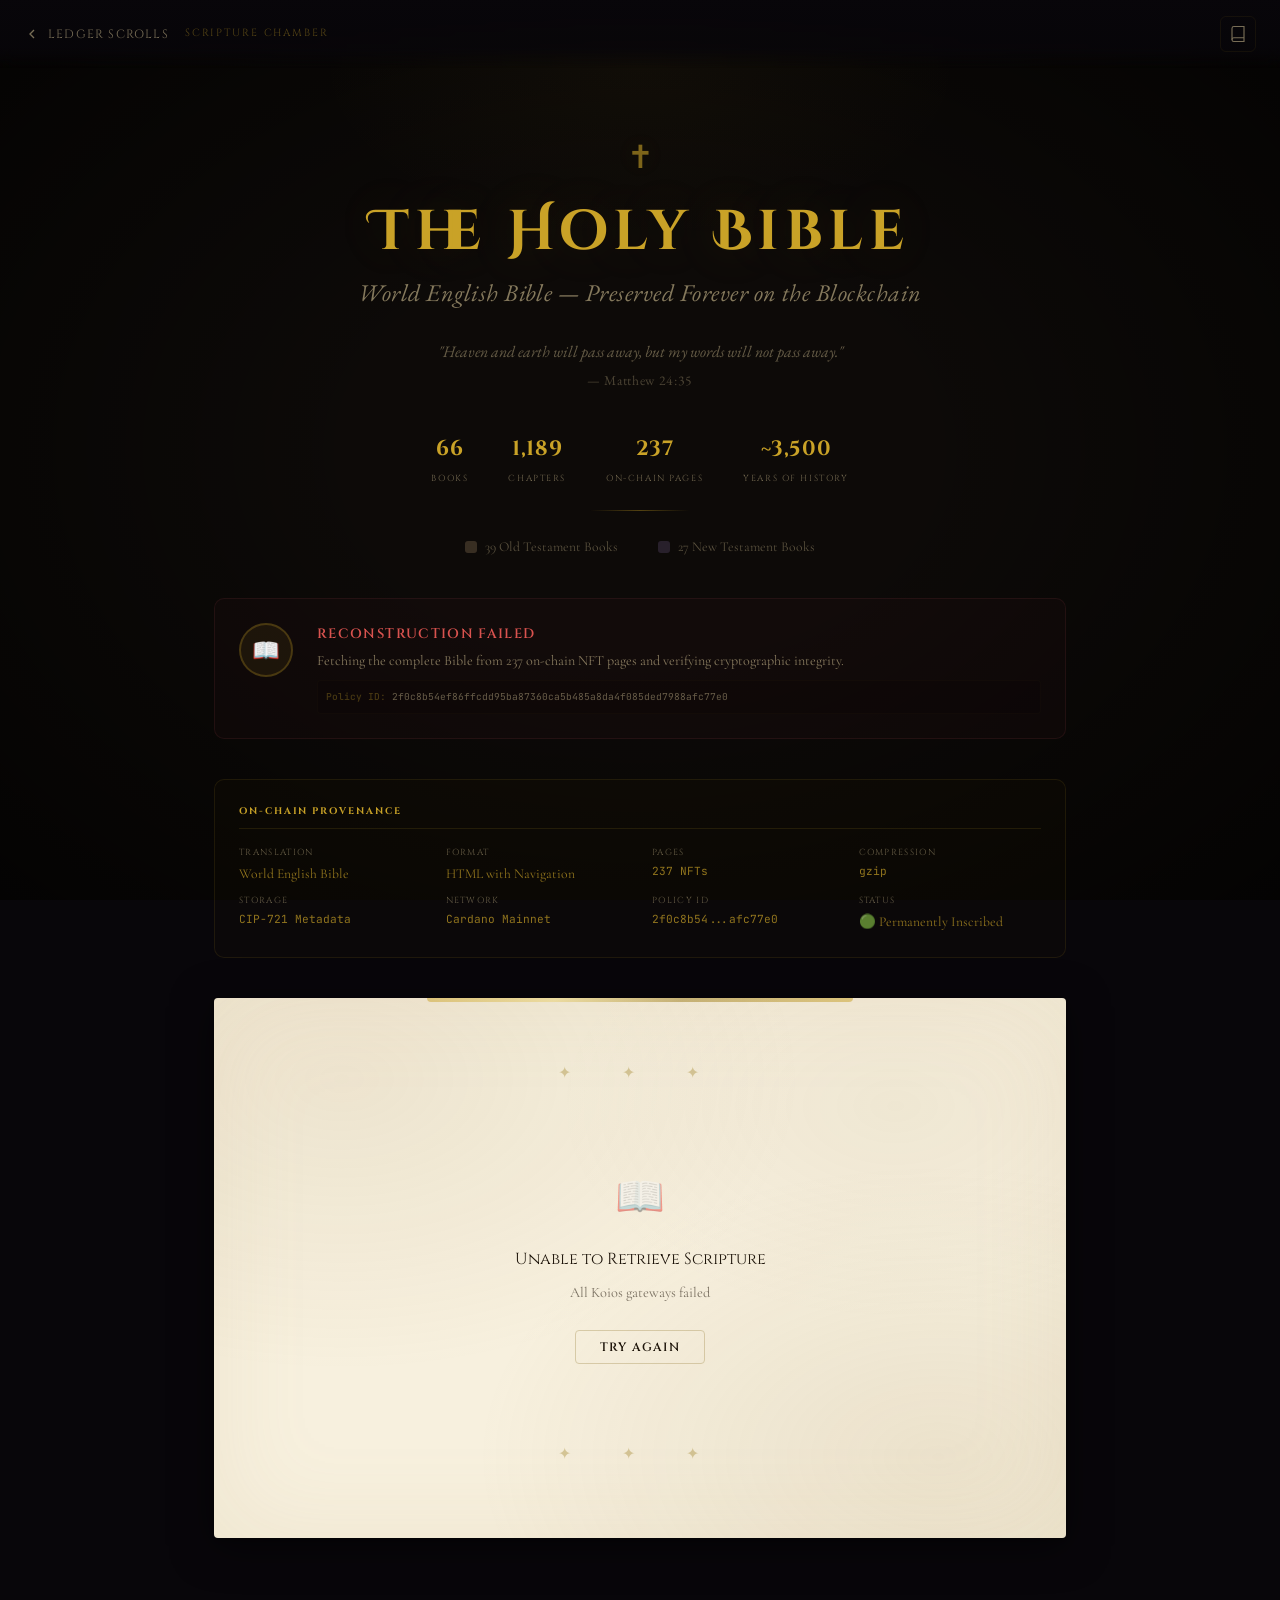
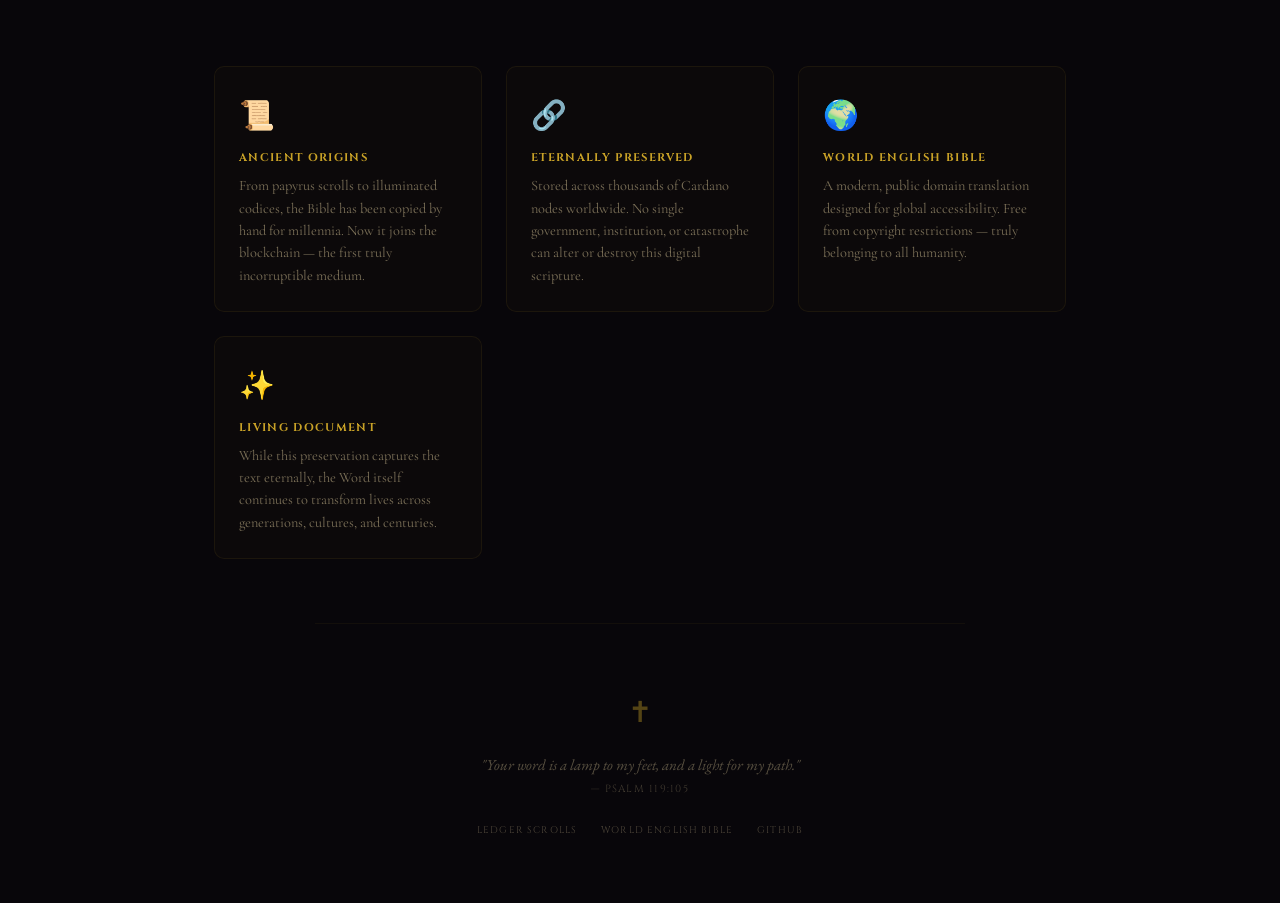
==== bible.html @ 3adf6dee "Remove BEACN Koios endpoint dependency" ====
<!DOCTYPE html>
<html lang="en">
<head>
    <meta charset="UTF-8">
    <meta name="viewport" content="width=device-width, initial-scale=1.0">
    <meta name="theme-color" content="#0a0804">
    <meta name="apple-mobile-web-app-capable" content="yes">
    <title>The Holy Bible — Ledger Scrolls</title>
    <meta name="description" content="The complete World English Bible, preserved forever on the Cardano blockchain. 66 books, 1,189 chapters — an eternal digital manuscript.">
    <link rel="preconnect" href="https://fonts.googleapis.com">
    <link rel="preconnect" href="https://fonts.gstatic.com" crossorigin>
    <link href="https://fonts.googleapis.com/css2?family=Cinzel:wght@400;500;600;700;800;900&family=Cinzel+Decorative:wght@400;700;900&family=Cormorant+Garamond:ital,wght@0,300;0,400;0,500;0,600;0,700;1,300;1,400;1,500&family=EB+Garamond:ital,wght@0,400;0,500;0,600;0,700;1,400;1,500&family=JetBrains+Mono:wght@400;500&display=swap" rel="stylesheet">
    <link rel="icon" href="data:image/svg+xml,<svg xmlns='http://www.w3.org/2000/svg' viewBox='0 0 100 100'><text y='.9em' font-size='90'>📖</text></svg>">
    <style>
        /* ================================================================
           THE HOLY BIBLE VIEWER — Ledger Scrolls
           
           "In the beginning was the Word..."
           
           Design Philosophy:
           These words have endured for millennia — passed through scrolls, 
           codices, illuminated manuscripts, printed books, and now... 
           the eternal blockchain. This viewer honors that journey.
           
           Visual Language:
           - Scriptorum atmosphere (medieval manuscript chamber)
           - Illuminated manuscript aesthetics
           - Gold leaf, deep burgundy, aged vellum
           - Reverent, unhurried, contemplative
           ================================================================ */

        :root {
            /* The Scriptorum (Writing Chamber) */
            --chamber-bg: #08060a;
            --chamber-warm: #0d0a08;
            --chamber-vignette: radial-gradient(ellipse at center, transparent 30%, rgba(0,0,0,0.7) 100%);
            
            /* Sacred Parchment / Vellum */
            --vellum-bg: #f7f0de;
            --vellum-aged: #ece3c8;
            --vellum-dark: #d8cba8;
            --vellum-shadow: rgba(45, 30, 15, 0.25);
            --vellum-text: #2a1f12;
            --vellum-heading: #1a1108;
            
            /* Illumination Gold */
            --gold-bright: #c9a227;
            --gold-deep: #9a7b1a;
            --gold-pale: #e8d5a3;
            --gold-glow: rgba(201, 162, 39, 0.2);
            --gold-shimmer: linear-gradient(135deg, #c9a227 0%, #e8d070 30%, #9a7b1a 60%, #c9a227 100%);
            
            /* Sacred Colors */
            --burgundy: #722F37;
            --burgundy-deep: #4a1f24;
            --burgundy-light: rgba(114, 47, 55, 0.15);
            --royal-blue: #1e3a5f;
            --forest-green: #2d4a3e;
            
            /* Testament Indicators */
            --old-testament: #8b7355;
            --new-testament: #5c4a6e;
            
            /* Typography */
            --font-display: 'Cinzel Decorative', 'Cinzel', serif;
            --font-heading: 'Cinzel', serif;
            --font-scripture: 'EB Garamond', 'Cormorant Garamond', 'Georgia', serif;
            --font-body: 'Cormorant Garamond', 'Georgia', serif;
            --font-mono: 'JetBrains Mono', monospace;
            
            /* Spacing */
            --space-xs: 4px;
            --space-sm: 8px;
            --space-md: 16px;
            --space-lg: 24px;
            --space-xl: 40px;
            --space-2xl: 64px;
            
            /* Reading */
            --scripture-line-height: 1.95;
            --scripture-font-size: clamp(1.05rem, 2.5vw, 1.25rem);
        }

        *, *::before, *::after { box-sizing: border-box; margin: 0; padding: 0; }

        html {
            scroll-behavior: smooth;
            -webkit-text-size-adjust: 100%;
        }

        body {
            background: var(--chamber-bg);
            color: var(--vellum-text);
            font-family: var(--font-scripture);
            font-size: 18px;
            line-height: 1.7;
            min-height: 100vh;
            overflow-x: hidden;
        }

        /* ==========================================================
           SCRIPTORUM ATMOSPHERE — The writing chamber
           ========================================================== */
        
        .scriptorum {
            position: fixed;
            inset: 0;
            z-index: 0;
            pointer-events: none;
            background: var(--chamber-warm);
        }

        .scriptorum-vignette {
            position: absolute;
            inset: 0;
            background: var(--chamber-vignette);
        }

        .scriptorum-light {
            position: absolute;
            top: -15%;
            left: 50%;
            transform: translateX(-50%);
            width: 60vw;
            height: 45vh;
            background: radial-gradient(ellipse, rgba(201, 162, 39, 0.04) 0%, transparent 60%);
            animation: candlelight 6s ease-in-out infinite;
        }

        @keyframes candlelight {
            0%, 100% { opacity: 0.6; transform: translateX(-50%) scale(1); }
            33% { opacity: 0.8; transform: translateX(-50%) scale(1.02); }
            66% { opacity: 0.7; transform: translateX(-50%) scale(0.98); }
        }

        .dust-motes {
            position: absolute;
            inset: 0;
            overflow: hidden;
        }

        .dust-mote {
            position: absolute;
            width: 2px;
            height: 2px;
            background: rgba(201, 162, 39, 0.25);
            border-radius: 50%;
            animation: mote-float linear infinite;
        }

        @keyframes mote-float {
            0% { transform: translateY(100vh) translateX(0) rotate(0deg); opacity: 0; }
            10% { opacity: 0.8; }
            90% { opacity: 0.8; }
            100% { transform: translateY(-10vh) translateX(40px) rotate(180deg); opacity: 0; }
        }

        /* ==========================================================
           HEADER — Simple, reverent
           ========================================================== */

        .site-header {
            position: fixed;
            top: 0;
            left: 0;
            right: 0;
            z-index: 100;
            padding: var(--space-md) var(--space-lg);
            display: flex;
            align-items: center;
            justify-content: space-between;
            background: linear-gradient(to bottom, rgba(8, 6, 10, 0.98) 0%, rgba(8, 6, 10, 0.85) 70%, transparent 100%);
            backdrop-filter: blur(10px);
        }

        .header-left {
            display: flex;
            align-items: center;
            gap: var(--space-md);
        }

        .header-back {
            display: inline-flex;
            align-items: center;
            gap: var(--space-sm);
            color: var(--gold-pale);
            text-decoration: none;
            font-family: var(--font-heading);
            font-size: 0.75rem;
            letter-spacing: 0.1em;
            text-transform: uppercase;
            opacity: 0.5;
            transition: opacity 0.3s;
        }

        .header-back:hover { opacity: 0.9; }

        .header-back svg {
            width: 16px;
            height: 16px;
            stroke: currentColor;
            fill: none;
            stroke-width: 2;
        }

        .header-title {
            font-family: var(--font-heading);
            font-size: 0.65rem;
            letter-spacing: 0.18em;
            text-transform: uppercase;
            color: var(--gold-bright);
            opacity: 0.4;
        }

        .header-right {
            display: flex;
            align-items: center;
            gap: var(--space-md);
        }

        .nav-btn {
            display: inline-flex;
            align-items: center;
            justify-content: center;
            width: 36px;
            height: 36px;
            border-radius: 6px;
            background: transparent;
            border: 1px solid rgba(201, 162, 39, 0.15);
            color: var(--gold-pale);
            cursor: pointer;
            transition: all 0.3s;
            opacity: 0.5;
        }

        .nav-btn:hover { 
            opacity: 1; 
            background: rgba(201, 162, 39, 0.08);
            border-color: rgba(201, 162, 39, 0.3);
        }

        .nav-btn svg {
            width: 18px;
            height: 18px;
            stroke: currentColor;
            fill: none;
            stroke-width: 1.5;
        }

        /* ==========================================================
           HERO — The Grand Opening
           ========================================================== */

        .hero {
            position: relative;
            z-index: 1;
            padding: 130px var(--space-lg) var(--space-xl);
            text-align: center;
            max-width: 900px;
            margin: 0 auto;
        }

        .hero-cross {
            font-size: 2rem;
            margin-bottom: var(--space-md);
            opacity: 0.6;
            color: var(--gold-bright);
            text-shadow: 0 0 30px var(--gold-glow);
        }

        .hero-title {
            font-family: var(--font-display);
            font-size: clamp(2rem, 6vw, 3.5rem);
            font-weight: 700;
            color: var(--gold-bright);
            letter-spacing: 0.1em;
            line-height: 1.15;
            margin-bottom: var(--space-sm);
            text-shadow: 0 0 50px rgba(201, 162, 39, 0.15);
        }

        .hero-subtitle {
            font-family: var(--font-scripture);
            font-size: clamp(1.1rem, 3vw, 1.5rem);
            font-weight: 400;
            font-style: italic;
            color: var(--gold-pale);
            opacity: 0.55;
            max-width: 650px;
            margin: 0 auto var(--space-lg);
            letter-spacing: 0.02em;
        }

        .hero-verse {
            font-family: var(--font-scripture);
            font-size: 1rem;
            font-style: italic;
            color: var(--gold-pale);
            opacity: 0.4;
            max-width: 500px;
            margin: 0 auto var(--space-xl);
            line-height: 1.7;
        }

        .hero-verse cite {
            display: block;
            margin-top: var(--space-xs);
            font-style: normal;
            font-size: 0.85rem;
            opacity: 0.7;
            letter-spacing: 0.05em;
        }

        .hero-stats {
            display: flex;
            flex-wrap: wrap;
            justify-content: center;
            gap: var(--space-xl);
            margin-bottom: var(--space-lg);
        }

        .hero-stat {
            text-align: center;
        }

        .hero-stat-value {
            font-family: var(--font-heading);
            font-size: 1.3rem;
            font-weight: 700;
            color: var(--gold-bright);
            letter-spacing: 0.03em;
        }

        .hero-stat-label {
            font-family: var(--font-heading);
            font-size: 0.55rem;
            letter-spacing: 0.18em;
            text-transform: uppercase;
            color: var(--gold-pale);
            opacity: 0.45;
            margin-top: 4px;
        }

        .hero-divider {
            width: 100px;
            height: 1px;
            background: linear-gradient(90deg, transparent, var(--gold-deep), transparent);
            margin: var(--space-lg) auto;
            opacity: 0.5;
        }

        .hero-testament-note {
            font-family: var(--font-body);
            font-size: 0.85rem;
            color: var(--gold-pale);
            opacity: 0.35;
            display: flex;
            justify-content: center;
            gap: var(--space-xl);
            flex-wrap: wrap;
        }

        .testament-indicator {
            display: flex;
            align-items: center;
            gap: var(--space-sm);
        }

        .testament-indicator::before {
            content: '';
            width: 12px;
            height: 12px;
            border-radius: 3px;
        }

        .testament-indicator.old::before {
            background: var(--old-testament);
        }

        .testament-indicator.new::before {
            background: var(--new-testament);
        }

        /* ==========================================================
           VERIFICATION & PROVENANCE
           ========================================================== */

        .verification-section {
            position: relative;
            z-index: 1;
            max-width: 900px;
            margin: 0 auto var(--space-xl);
            padding: 0 var(--space-lg);
        }

        .verify-card {
            background: rgba(45, 106, 46, 0.05);
            border: 1px solid rgba(45, 106, 46, 0.2);
            border-radius: 10px;
            padding: var(--space-lg);
            display: flex;
            align-items: flex-start;
            gap: var(--space-lg);
        }

        .verify-card.pending {
            background: rgba(201, 162, 39, 0.03);
            border-color: rgba(201, 162, 39, 0.12);
        }

        .verify-card.failed {
            background: rgba(114, 47, 55, 0.05);
            border-color: rgba(114, 47, 55, 0.2);
        }

        .verify-seal {
            flex-shrink: 0;
            width: 54px;
            height: 54px;
            border-radius: 50%;
            display: flex;
            align-items: center;
            justify-content: center;
            font-size: 1.4rem;
        }

        .verify-seal.verified {
            background: rgba(45, 106, 46, 0.12);
            border: 2px solid #2d6a2e;
            box-shadow: 0 0 25px rgba(45, 106, 46, 0.25);
        }

        .verify-seal.pending {
            background: rgba(201, 162, 39, 0.08);
            border: 2px solid rgba(201, 162, 39, 0.25);
            animation: pulse-seal 2s ease-in-out infinite;
        }

        @keyframes pulse-seal {
            0%, 100% { box-shadow: 0 0 10px rgba(201, 162, 39, 0.1); }
            50% { box-shadow: 0 0 25px rgba(201, 162, 39, 0.2); }
        }

        .verify-info {
            flex: 1;
            min-width: 0;
        }

        .verify-title {
            font-family: var(--font-heading);
            font-size: 0.85rem;
            font-weight: 600;
            letter-spacing: 0.1em;
            text-transform: uppercase;
            margin-bottom: var(--space-xs);
        }

        .verify-title.verified { color: #5cb85c; }
        .verify-title.pending { color: var(--gold-bright); }
        .verify-title.failed { color: #d9534f; }

        .verify-detail {
            font-family: var(--font-body);
            font-size: 0.88rem;
            color: var(--gold-pale);
            opacity: 0.55;
            margin-bottom: var(--space-sm);
            line-height: 1.5;
        }

        .verify-hash {
            font-family: var(--font-mono);
            font-size: 0.6rem;
            color: var(--gold-pale);
            opacity: 0.4;
            word-break: break-all;
            line-height: 1.7;
            padding: var(--space-sm);
            background: rgba(0, 0, 0, 0.25);
            border-radius: 4px;
            border: 1px solid rgba(201, 162, 39, 0.06);
        }

        .verify-hash strong {
            color: var(--gold-bright);
            opacity: 0.75;
            font-weight: 500;
        }

        /* Provenance Grid */
        .provenance-section {
            position: relative;
            z-index: 1;
            max-width: 900px;
            margin: 0 auto var(--space-xl);
            padding: 0 var(--space-lg);
        }

        .provenance-card {
            background: rgba(201, 162, 39, 0.02);
            border: 1px solid rgba(201, 162, 39, 0.1);
            border-radius: 10px;
            padding: var(--space-lg);
        }

        .provenance-title {
            font-family: var(--font-heading);
            font-size: 0.6rem;
            font-weight: 700;
            letter-spacing: 0.2em;
            text-transform: uppercase;
            color: var(--gold-bright);
            margin-bottom: var(--space-md);
            padding-bottom: var(--space-sm);
            border-bottom: 1px solid rgba(201, 162, 39, 0.12);
        }

        .provenance-grid {
            display: grid;
            grid-template-columns: repeat(auto-fit, minmax(180px, 1fr));
            gap: var(--space-sm) var(--space-lg);
        }

        .provenance-item {
            display: flex;
            flex-direction: column;
            gap: 2px;
        }

        .provenance-label {
            font-family: var(--font-heading);
            font-size: 0.55rem;
            letter-spacing: 0.15em;
            text-transform: uppercase;
            color: var(--gold-pale);
            opacity: 0.4;
        }

        .provenance-value {
            font-family: var(--font-mono);
            font-size: 0.7rem;
            color: var(--gold-bright);
            opacity: 0.7;
            word-break: break-all;
        }

        .provenance-value.text {
            font-family: var(--font-body);
            font-size: 0.85rem;
        }

        /* ==========================================================
           NAVIGATION PANEL (Table of Contents)
           ========================================================== */

        .nav-overlay {
            position: fixed;
            inset: 0;
            background: rgba(0, 0, 0, 0.7);
            backdrop-filter: blur(4px);
            z-index: 200;
            opacity: 0;
            visibility: hidden;
            transition: opacity 0.3s, visibility 0.3s;
        }

        .nav-overlay.open {
            opacity: 1;
            visibility: visible;
        }

        .nav-panel {
            position: fixed;
            top: 0;
            right: 0;
            bottom: 0;
            width: min(420px, 90vw);
            background: var(--chamber-warm);
            border-left: 1px solid rgba(201, 162, 39, 0.15);
            z-index: 201;
            transform: translateX(100%);
            transition: transform 0.35s ease;
            display: flex;
            flex-direction: column;
            overflow: hidden;
        }

        .nav-panel.open {
            transform: translateX(0);
        }

        .nav-panel-header {
            padding: var(--space-lg);
            border-bottom: 1px solid rgba(201, 162, 39, 0.1);
            display: flex;
            align-items: center;
            justify-content: space-between;
            flex-shrink: 0;
        }

        .nav-panel-title {
            font-family: var(--font-heading);
            font-size: 0.7rem;
            letter-spacing: 0.18em;
            text-transform: uppercase;
            color: var(--gold-bright);
        }

        .nav-panel-close {
            width: 32px;
            height: 32px;
            display: flex;
            align-items: center;
            justify-content: center;
            background: transparent;
            border: 1px solid rgba(201, 162, 39, 0.15);
            border-radius: 6px;
            color: var(--gold-pale);
            cursor: pointer;
            opacity: 0.5;
            transition: all 0.2s;
        }

        .nav-panel-close:hover {
            opacity: 1;
            background: rgba(201, 162, 39, 0.1);
        }

        .nav-search {
            padding: var(--space-md) var(--space-lg);
            border-bottom: 1px solid rgba(201, 162, 39, 0.08);
            flex-shrink: 0;
        }

        .nav-search-input {
            width: 100%;
            padding: var(--space-sm) var(--space-md);
            font-family: var(--font-body);
            font-size: 0.9rem;
            color: var(--gold-pale);
            background: rgba(0, 0, 0, 0.3);
            border: 1px solid rgba(201, 162, 39, 0.15);
            border-radius: 6px;
            outline: none;
            transition: border-color 0.2s;
        }

        .nav-search-input::placeholder {
            color: var(--gold-pale);
            opacity: 0.3;
        }

        .nav-search-input:focus {
            border-color: rgba(201, 162, 39, 0.4);
        }

        .nav-testament-tabs {
            display: flex;
            border-bottom: 1px solid rgba(201, 162, 39, 0.08);
            flex-shrink: 0;
        }

        .testament-tab {
            flex: 1;
            padding: var(--space-sm) var(--space-md);
            font-family: var(--font-heading);
            font-size: 0.65rem;
            letter-spacing: 0.12em;
            text-transform: uppercase;
            color: var(--gold-pale);
            background: transparent;
            border: none;
            cursor: pointer;
            opacity: 0.4;
            transition: all 0.2s;
            border-bottom: 2px solid transparent;
        }

        .testament-tab:hover {
            opacity: 0.7;
        }

        .testament-tab.active {
            opacity: 1;
            border-bottom-color: var(--gold-bright);
        }

        .testament-tab.old.active {
            border-bottom-color: var(--old-testament);
        }

        .testament-tab.new.active {
            border-bottom-color: var(--new-testament);
        }

        .nav-books-list {
            flex: 1;
            overflow-y: auto;
            padding: var(--space-md);
        }

        .nav-book-item {
            margin-bottom: var(--space-xs);
        }

        .nav-book-btn {
            width: 100%;
            padding: var(--space-sm) var(--space-md);
            font-family: var(--font-body);
            font-size: 0.95rem;
            color: var(--gold-pale);
            background: transparent;
            border: none;
            border-radius: 6px;
            text-align: left;
            cursor: pointer;
            opacity: 0.6;
            transition: all 0.2s;
            display: flex;
            align-items: center;
            justify-content: space-between;
        }

        .nav-book-btn:hover {
            opacity: 1;
            background: rgba(201, 162, 39, 0.06);
        }

        .nav-book-btn.expanded {
            opacity: 1;
            background: rgba(201, 162, 39, 0.08);
        }

        .nav-book-chapters {
            display: none;
            padding: var(--space-sm) 0 var(--space-sm) var(--space-lg);
        }

        .nav-book-chapters.open {
            display: grid;
            grid-template-columns: repeat(auto-fill, minmax(36px, 1fr));
            gap: var(--space-xs);
        }

        .nav-chapter-btn {
            padding: var(--space-xs);
            font-family: var(--font-mono);
            font-size: 0.7rem;
            color: var(--gold-pale);
            background: rgba(0, 0, 0, 0.2);
            border: 1px solid rgba(201, 162, 39, 0.1);
            border-radius: 4px;
            cursor: pointer;
            opacity: 0.5;
            transition: all 0.15s;
            text-align: center;
        }

        .nav-chapter-btn:hover {
            opacity: 1;
            background: rgba(201, 162, 39, 0.1);
            border-color: rgba(201, 162, 39, 0.3);
        }

        .nav-book-badge {
            font-family: var(--font-mono);
            font-size: 0.6rem;
            color: var(--gold-pale);
            opacity: 0.4;
        }

        /* ==========================================================
           THE MANUSCRIPT — Main content area
           ========================================================== */

        .manuscript-container {
            position: relative;
            z-index: 1;
            max-width: 900px;
            margin: 0 auto;
            padding: 0 var(--space-lg) var(--space-2xl);
        }

        .manuscript {
            position: relative;
            background: var(--vellum-bg);
            border-radius: 4px;
            padding: var(--space-2xl) clamp(var(--space-lg), 6vw, var(--space-2xl));
            box-shadow:
                0 8px 40px rgba(0, 0, 0, 0.5),
                0 2px 6px rgba(0, 0, 0, 0.25),
                inset 0 0 100px rgba(180, 155, 100, 0.12);
            min-height: 60vh;
        }

        /* Aged vellum texture */
        .manuscript::before {
            content: '';
            position: absolute;
            inset: 0;
            border-radius: 4px;
            background: 
                radial-gradient(ellipse at 15% 15%, rgba(170, 145, 100, 0.12) 0%, transparent 45%),
                radial-gradient(ellipse at 85% 85%, rgba(170, 145, 100, 0.15) 0%, transparent 45%),
                radial-gradient(ellipse at 80% 20%, rgba(150, 125, 80, 0.08) 0%, transparent 35%);
            pointer-events: none;
        }

        /* Gold leaf top accent */
        .manuscript::after {
            content: '';
            position: absolute;
            top: 0;
            left: 50%;
            transform: translateX(-50%);
            width: 50%;
            height: 4px;
            background: var(--gold-shimmer);
            border-radius: 0 0 4px 4px;
            opacity: 0.5;
        }

        /* Illuminated border */
        .manuscript-border-top,
        .manuscript-border-bottom {
            position: relative;
            height: 20px;
            display: flex;
            align-items: center;
            justify-content: center;
            opacity: 0.35;
        }

        .manuscript-border-top {
            margin-bottom: var(--space-xl);
        }

        .manuscript-border-bottom {
            margin-top: var(--space-xl);
        }

        .border-ornament {
            font-size: 1rem;
            color: var(--gold-deep);
            letter-spacing: 1.5rem;
        }

        /* Loading State */
        .loading-state {
            text-align: center;
            padding: var(--space-2xl) var(--space-lg);
        }

        .loading-icon {
            font-size: 3rem;
            margin-bottom: var(--space-lg);
            animation: book-open 2.5s ease-in-out infinite;
        }

        @keyframes book-open {
            0%, 100% { transform: scale(1) rotateY(0deg); }
            25% { transform: scale(1.03) rotateY(-5deg); }
            75% { transform: scale(1.03) rotateY(5deg); }
        }

        .loading-title {
            font-family: var(--font-heading);
            font-size: 1rem;
            color: var(--vellum-heading);
            letter-spacing: 0.1em;
            margin-bottom: var(--space-sm);
        }

        .loading-text {
            font-family: var(--font-body);
            font-size: 0.9rem;
            color: var(--vellum-text);
            opacity: 0.55;
            margin-bottom: var(--space-lg);
        }

        .loading-progress {
            max-width: 280px;
            margin: 0 auto;
        }

        .loading-bar {
            height: 3px;
            background: var(--vellum-dark);
            border-radius: 2px;
            overflow: hidden;
            margin-bottom: var(--space-sm);
        }

        .loading-bar-fill {
            height: 100%;
            background: var(--gold-shimmer);
            border-radius: 2px;
            transition: width 0.3s ease;
            width: 0%;
        }

        .loading-status {
            font-family: var(--font-mono);
            font-size: 0.65rem;
            color: var(--vellum-text);
            opacity: 0.4;
        }

        /* Error State */
        .error-state {
            text-align: center;
            padding: var(--space-xl);
        }

        .error-icon {
            font-size: 2.5rem;
            margin-bottom: var(--space-md);
            opacity: 0.5;
        }

        .error-title {
            font-family: var(--font-heading);
            font-size: 1rem;
            color: var(--vellum-heading);
            margin-bottom: var(--space-sm);
        }

        .error-text {
            font-family: var(--font-body);
            font-size: 0.9rem;
            color: var(--vellum-text);
            opacity: 0.6;
            margin-bottom: var(--space-lg);
        }

        .retry-btn {
            display: inline-flex;
            align-items: center;
            gap: var(--space-sm);
            padding: var(--space-sm) var(--space-lg);
            font-family: var(--font-heading);
            font-size: 0.75rem;
            font-weight: 600;
            letter-spacing: 0.1em;
            text-transform: uppercase;
            color: var(--vellum-heading);
            background: transparent;
            border: 1px solid var(--vellum-dark);
            border-radius: 4px;
            cursor: pointer;
            transition: all 0.3s;
        }

        .retry-btn:hover {
            background: rgba(0, 0, 0, 0.04);
            border-color: var(--vellum-text);
        }

        /* ==========================================================
           SCRIPTURE CONTENT STYLING
           ========================================================== */

        .scripture-content {
            color: var(--vellum-text);
            font-family: var(--font-scripture);
            font-size: var(--scripture-font-size);
            line-height: var(--scripture-line-height);
        }

        /* Table of Contents */
        .scripture-content nav#toc {
            background: rgba(201, 162, 39, 0.04);
            border: 1px solid var(--vellum-dark);
            border-radius: 8px;
            padding: var(--space-lg);
            margin-bottom: var(--space-xl);
        }

        .scripture-content nav#toc h2 {
            font-family: var(--font-heading);
            font-size: 1rem;
            font-weight: 700;
            color: var(--vellum-heading);
            letter-spacing: 0.08em;
            text-transform: uppercase;
            margin-bottom: var(--space-md);
            padding-bottom: var(--space-sm);
            border-bottom: 1px solid var(--vellum-dark);
        }

        .scripture-content nav#toc ul.toc {
            columns: 2;
            column-gap: var(--space-xl);
            list-style: none;
            padding: 0;
            margin: 0;
        }

        @media (max-width: 600px) {
            .scripture-content nav#toc ul.toc {
                columns: 1;
            }
        }

        .scripture-content nav#toc li {
            break-inside: avoid;
            margin-bottom: var(--space-xs);
        }

        .scripture-content nav#toc a {
            color: var(--burgundy);
            text-decoration: none;
            font-size: 0.95rem;
            transition: color 0.2s;
            display: block;
            padding: 3px 0;
        }

        .scripture-content nav#toc a:hover {
            color: var(--gold-deep);
        }

        /* Book Headings */
        .scripture-content h2[id^="book-"] {
            font-family: var(--font-display);
            font-size: clamp(1.5rem, 4vw, 2rem);
            font-weight: 700;
            color: var(--vellum-heading);
            letter-spacing: 0.06em;
            margin: var(--space-2xl) 0 var(--space-md);
            padding: var(--space-md) 0;
            border-top: 2px solid var(--burgundy);
            border-bottom: 1px solid var(--vellum-dark);
            text-align: center;
            scroll-margin-top: 100px;
        }

        .scripture-content h2[id^="book-"]::before {
            content: '✦';
            display: block;
            font-size: 0.8rem;
            color: var(--gold-deep);
            margin-bottom: var(--space-sm);
            opacity: 0.6;
        }

        /* Chapter Headings */
        .scripture-content h3[id*="-ch"] {
            font-family: var(--font-heading);
            font-size: 1.1rem;
            font-weight: 600;
            color: var(--burgundy);
            letter-spacing: 0.06em;
            margin: var(--space-xl) 0 var(--space-md);
            padding-top: var(--space-md);
            border-top: 1px solid rgba(114, 47, 55, 0.2);
            scroll-margin-top: 90px;
        }

        /* Back to TOC link */
        .scripture-content .backtoc {
            display: inline-flex;
            align-items: center;
            gap: var(--space-xs);
            font-family: var(--font-heading);
            font-size: 0.7rem;
            letter-spacing: 0.1em;
            text-transform: uppercase;
            color: var(--gold-deep);
            text-decoration: none;
            opacity: 0.5;
            transition: opacity 0.2s;
            margin-bottom: var(--space-md);
        }

        .scripture-content .backtoc:hover {
            opacity: 0.9;
        }

        /* Paragraphs */
        .scripture-content p {
            margin-bottom: var(--space-md);
            text-align: justify;
            hyphens: auto;
            text-indent: 1.5em;
        }

        .scripture-content p:first-of-type {
            text-indent: 0;
        }

        /* Verse numbers (superscript) */
        .scripture-content sup {
            font-family: var(--font-mono);
            font-size: 0.6em;
            color: var(--burgundy);
            opacity: 0.6;
            vertical-align: super;
            margin-right: 0.15em;
            font-weight: 500;
        }

        /* Stanzas (poetry) - special treatment */
        .scripture-content .stanza {
            margin: var(--space-lg) 0;
            padding: var(--space-md) var(--space-lg);
            border-left: 3px solid var(--burgundy);
            background: rgba(114, 47, 55, 0.03);
            border-radius: 0 6px 6px 0;
        }

        .scripture-content .stanza p {
            text-indent: 0;
            margin-bottom: var(--space-sm);
            text-align: left;
            font-style: italic;
        }

        .scripture-content .stanza p:last-child {
            margin-bottom: 0;
        }

        /* Links within scripture */
        .scripture-content a {
            color: var(--burgundy);
            text-decoration: none;
            border-bottom: 1px solid rgba(114, 47, 55, 0.3);
            transition: all 0.2s;
        }

        .scripture-content a:hover {
            color: var(--gold-deep);
            border-bottom-color: var(--gold-deep);
        }

        /* ==========================================================
           CONTEXT SECTION
           ========================================================== */

        .context-section {
            position: relative;
            z-index: 1;
            max-width: 900px;
            margin: var(--space-2xl) auto;
            padding: 0 var(--space-lg);
        }

        .context-grid {
            display: grid;
            grid-template-columns: repeat(auto-fit, minmax(240px, 1fr));
            gap: var(--space-lg);
        }

        .context-card {
            padding: var(--space-lg);
            background: rgba(201, 162, 39, 0.025);
            border: 1px solid rgba(201, 162, 39, 0.08);
            border-radius: 10px;
            transition: border-color 0.3s;
        }

        .context-card:hover {
            border-color: rgba(201, 162, 39, 0.18);
        }

        .context-card-icon {
            font-size: 1.8rem;
            margin-bottom: var(--space-sm);
        }

        .context-card-title {
            font-family: var(--font-heading);
            font-size: 0.7rem;
            font-weight: 700;
            letter-spacing: 0.12em;
            text-transform: uppercase;
            color: var(--gold-bright);
            margin-bottom: var(--space-sm);
        }

        .context-card-text {
            font-family: var(--font-body);
            font-size: 0.9rem;
            color: var(--gold-pale);
            opacity: 0.5;
            line-height: 1.55;
        }

        /* ==========================================================
           FOOTER
           ========================================================== */

        .bible-footer {
            position: relative;
            z-index: 1;
            text-align: center;
            padding: var(--space-2xl) var(--space-lg);
            border-top: 1px solid rgba(201, 162, 39, 0.06);
            max-width: 650px;
            margin: 0 auto;
        }

        .footer-cross {
            font-size: 1.8rem;
            margin-bottom: var(--space-md);
            opacity: 0.4;
            color: var(--gold-bright);
        }

        .footer-verse {
            font-family: var(--font-scripture);
            font-size: 0.95rem;
            font-style: italic;
            color: var(--gold-pale);
            opacity: 0.35;
            margin-bottom: var(--space-xs);
            line-height: 1.6;
        }

        .footer-cite {
            font-family: var(--font-heading);
            font-size: 0.65rem;
            letter-spacing: 0.12em;
            text-transform: uppercase;
            color: var(--gold-pale);
            opacity: 0.25;
            margin-bottom: var(--space-lg);
        }

        .footer-links {
            display: flex;
            justify-content: center;
            gap: var(--space-lg);
            flex-wrap: wrap;
        }

        .footer-links a {
            font-family: var(--font-heading);
            font-size: 0.6rem;
            letter-spacing: 0.12em;
            text-transform: uppercase;
            color: var(--gold-pale);
            text-decoration: none;
            opacity: 0.3;
            transition: opacity 0.3s;
        }

        .footer-links a:hover { opacity: 0.65; }

        /* ==========================================================
           READING PROGRESS INDICATOR
           ========================================================== */

        .reading-progress {
            position: fixed;
            top: 0;
            left: 0;
            width: 0%;
            height: 2px;
            background: var(--gold-shimmer);
            z-index: 300;
            transition: width 0.1s ease;
        }

        /* ==========================================================
           SCROLL TO TOP
           ========================================================== */

        .scroll-top-btn {
            position: fixed;
            bottom: var(--space-lg);
            right: var(--space-lg);
            width: 44px;
            height: 44px;
            border-radius: 50%;
            background: var(--chamber-warm);
            border: 1px solid rgba(201, 162, 39, 0.25);
            color: var(--gold-pale);
            cursor: pointer;
            z-index: 150;
            display: flex;
            align-items: center;
            justify-content: center;
            opacity: 0;
            visibility: hidden;
            transform: translateY(10px);
            transition: all 0.3s;
            box-shadow: 0 4px 15px rgba(0, 0, 0, 0.3);
        }

        .scroll-top-btn.visible {
            opacity: 0.7;
            visibility: visible;
            transform: translateY(0);
        }

        .scroll-top-btn:hover {
            opacity: 1;
            background: rgba(201, 162, 39, 0.15);
        }

        .scroll-top-btn svg {
            width: 20px;
            height: 20px;
            stroke: currentColor;
            fill: none;
            stroke-width: 2;
        }

        /* ==========================================================
           ANIMATIONS
           ========================================================== */

        .fade-in {
            opacity: 0;
            transform: translateY(20px);
            animation: appear 0.7s ease forwards;
        }

        .fade-in-delay-1 { animation-delay: 0.15s; }
        .fade-in-delay-2 { animation-delay: 0.3s; }
        .fade-in-delay-3 { animation-delay: 0.45s; }
        .fade-in-delay-4 { animation-delay: 0.6s; }

        @keyframes appear {
            to { opacity: 1; transform: translateY(0); }
        }

        /* ==========================================================
           RESPONSIVE
           ========================================================== */

        @media (max-width: 768px) {
            .hero { padding: 110px var(--space-md) var(--space-lg); }
            .hero-stats { gap: var(--space-lg); }
            .manuscript { padding: var(--space-xl) var(--space-md); }
            .verify-card { flex-direction: column; align-items: center; text-align: center; }
            .verify-hash { text-align: left; }
            .provenance-grid { grid-template-columns: 1fr 1fr; }
        }

        @media (max-width: 480px) {
            .site-header { padding: var(--space-sm) var(--space-md); }
            .header-title { display: none; }
            .hero-stat-value { font-size: 1.1rem; }
            .provenance-grid { grid-template-columns: 1fr; }
            .context-grid { grid-template-columns: 1fr; }
        }

    </style>
</head>
<body>
    <!-- Reading Progress -->
    <div class="reading-progress" id="readingProgress"></div>

    <!-- Scriptorum Atmosphere -->
    <div class="scriptorum" aria-hidden="true">
        <div class="scriptorum-vignette"></div>
        <div class="scriptorum-light"></div>
        <div class="dust-motes" id="dustMotes"></div>
    </div>

    <!-- Header -->
    <header class="site-header">
        <div class="header-left">
            <a href="index.html" class="header-back">
                <svg viewBox="0 0 24 24"><polyline points="15 18 9 12 15 6"/></svg>
                Ledger Scrolls
            </a>
            <span class="header-title">Scripture Chamber</span>
        </div>
        <div class="header-right">
            <button class="nav-btn" id="navToggle" aria-label="Open book navigation" title="Books & Chapters">
                <svg viewBox="0 0 24 24"><path d="M4 19.5A2.5 2.5 0 0 1 6.5 17H20"/><path d="M4 4.5A2.5 2.5 0 0 1 6.5 2H20v20H6.5A2.5 2.5 0 0 1 4 19.5v-15z"/></svg>
            </button>
        </div>
    </header>

    <!-- Navigation Panel -->
    <div class="nav-overlay" id="navOverlay"></div>
    <aside class="nav-panel" id="navPanel">
        <div class="nav-panel-header">
            <span class="nav-panel-title">Books of the Bible</span>
            <button class="nav-panel-close" id="navClose" aria-label="Close navigation">✕</button>
        </div>
        <div class="nav-search">
            <input type="text" class="nav-search-input" id="bookSearch" placeholder="Search books...">
        </div>
        <div class="nav-testament-tabs">
            <button class="testament-tab old active" data-testament="old">Old Testament</button>
            <button class="testament-tab new" data-testament="new">New Testament</button>
        </div>
        <div class="nav-books-list" id="booksList">
            <!-- Populated by JS -->
        </div>
    </aside>

    <!-- Hero -->
    <section class="hero fade-in">
        <div class="hero-cross">✝</div>
        <h1 class="hero-title">The Holy Bible</h1>
        <p class="hero-subtitle">World English Bible — Preserved Forever on the Blockchain</p>
        
        <div class="hero-verse">
            "Heaven and earth will pass away, but my words will not pass away."
            <cite>— Matthew 24:35</cite>
        </div>

        <div class="hero-stats">
            <div class="hero-stat">
                <div class="hero-stat-value">66</div>
                <div class="hero-stat-label">Books</div>
            </div>
            <div class="hero-stat">
                <div class="hero-stat-value">1,189</div>
                <div class="hero-stat-label">Chapters</div>
            </div>
            <div class="hero-stat">
                <div class="hero-stat-value">237</div>
                <div class="hero-stat-label">On-Chain Pages</div>
            </div>
            <div class="hero-stat">
                <div class="hero-stat-value">~3,500</div>
                <div class="hero-stat-label">Years of History</div>
            </div>
        </div>

        <div class="hero-divider"></div>

        <div class="hero-testament-note">
            <span class="testament-indicator old">39 Old Testament Books</span>
            <span class="testament-indicator new">27 New Testament Books</span>
        </div>
    </section>

    <!-- Verification Banner -->
    <section class="verification-section fade-in fade-in-delay-1">
        <div class="verify-card pending" id="verifyCard">
            <div class="verify-seal pending" id="verifySealIcon">📖</div>
            <div class="verify-info">
                <div class="verify-title pending" id="verifyTitle">Reconstructing Scripture…</div>
                <div class="verify-detail" id="verifyDetail">
                    Fetching the complete Bible from 237 on-chain NFT pages and verifying cryptographic integrity.
                </div>
                <div class="verify-hash" id="verifyHash">
                    <strong>Policy ID:</strong> <span id="policyDisplay">2f0c8b54ef86ffcdd95ba87360ca5b485a8da4f085ded7988afc77e0</span>
                </div>
            </div>
        </div>
    </section>

    <!-- Provenance -->
    <section class="provenance-section fade-in fade-in-delay-2">
        <div class="provenance-card">
            <div class="provenance-title">On-Chain Provenance</div>
            <div class="provenance-grid">
                <div class="provenance-item">
                    <span class="provenance-label">Translation</span>
                    <span class="provenance-value text">World English Bible</span>
                </div>
                <div class="provenance-item">
                    <span class="provenance-label">Format</span>
                    <span class="provenance-value text">HTML with Navigation</span>
                </div>
                <div class="provenance-item">
                    <span class="provenance-label">Pages</span>
                    <span class="provenance-value">237 NFTs</span>
                </div>
                <div class="provenance-item">
                    <span class="provenance-label">Compression</span>
                    <span class="provenance-value">gzip</span>
                </div>
                <div class="provenance-item">
                    <span class="provenance-label">Storage</span>
                    <span class="provenance-value">CIP-721 Metadata</span>
                </div>
                <div class="provenance-item">
                    <span class="provenance-label">Network</span>
                    <span class="provenance-value">Cardano Mainnet</span>
                </div>
                <div class="provenance-item">
                    <span class="provenance-label">Policy ID</span>
                    <span class="provenance-value">2f0c8b54...afc77e0</span>
                </div>
                <div class="provenance-item">
                    <span class="provenance-label">Status</span>
                    <span class="provenance-value text">🟢 Permanently Inscribed</span>
                </div>
            </div>
        </div>
    </section>

    <!-- Main Manuscript -->
    <main class="manuscript-container fade-in fade-in-delay-2">
        <article class="manuscript">
            <div class="manuscript-border-top">
                <span class="border-ornament">✦ ✦ ✦</span>
            </div>
            
            <div id="manuscriptContent">
                <div class="loading-state" id="loadingState">
                    <div class="loading-icon">📖</div>
                    <div class="loading-title">Reconstructing the Sacred Text</div>
                    <div class="loading-text" id="loadingText">Connecting to Cardano mainnet…</div>
                    <div class="loading-progress">
                        <div class="loading-bar">
                            <div class="loading-bar-fill" id="loadingBarFill"></div>
                        </div>
                        <div class="loading-status" id="loadingStatus">Initializing…</div>
                    </div>
                </div>
            </div>

            <div class="manuscript-border-bottom">
                <span class="border-ornament">✦ ✦ ✦</span>
            </div>
        </article>
    </main>

    <!-- Context Cards -->
    <section class="context-section fade-in fade-in-delay-3">
        <div class="context-grid">
            <div class="context-card">
                <div class="context-card-icon">📜</div>
                <div class="context-card-title">Ancient Origins</div>
                <div class="context-card-text">
                    From papyrus scrolls to illuminated codices, the Bible has been copied 
                    by hand for millennia. Now it joins the blockchain — the first truly 
                    incorruptible medium.
                </div>
            </div>
            <div class="context-card">
                <div class="context-card-icon">🔗</div>
                <div class="context-card-title">Eternally Preserved</div>
                <div class="context-card-text">
                    Stored across thousands of Cardano nodes worldwide. No single government, 
                    institution, or catastrophe can alter or destroy this digital scripture.
                </div>
            </div>
            <div class="context-card">
                <div class="context-card-icon">🌍</div>
                <div class="context-card-title">World English Bible</div>
                <div class="context-card-text">
                    A modern, public domain translation designed for global accessibility. 
                    Free from copyright restrictions — truly belonging to all humanity.
                </div>
            </div>
            <div class="context-card">
                <div class="context-card-icon">✨</div>
                <div class="context-card-title">Living Document</div>
                <div class="context-card-text">
                    While this preservation captures the text eternally, the Word itself 
                    continues to transform lives across generations, cultures, and centuries.
                </div>
            </div>
        </div>
    </section>

    <!-- Footer -->
    <footer class="bible-footer fade-in fade-in-delay-4">
        <div class="footer-cross">✝</div>
        <div class="footer-verse">
            "Your word is a lamp to my feet, and a light for my path."
        </div>
        <div class="footer-cite">— Psalm 119:105</div>
        <div class="footer-links">
            <a href="index.html">Ledger Scrolls</a>
            <a href="https://worldenglish.bible" target="_blank" rel="noopener">World English Bible</a>
            <a href="https://github.com/BEACNpool/ledger-scrolls" target="_blank" rel="noopener">GitHub</a>
        </div>
    </footer>

    <!-- Scroll to Top -->
    <button class="scroll-top-btn" id="scrollTopBtn" aria-label="Scroll to top">
        <svg viewBox="0 0 24 24"><polyline points="18 15 12 9 6 15"/></svg>
    </button>

    <script>
    /* ================================================================
       THE HOLY BIBLE VIEWER ENGINE
       
       Fetches the complete Bible from 237 on-chain NFT pages via
       Koios REST API, reconstructs the HTML document, and renders
       it as an interactive illuminated manuscript.
       ================================================================ */

    const BIBLE_SCROLL = {
        policy_id: '2f0c8b54ef86ffcdd95ba87360ca5b485a8da4f085ded7988afc77e0',
        manifest_tx: 'cfda418ddc84888ac39116ffba691a4f90b3232f4c2633cd56f102cfebda0ee4',
        pages: 237,
        content_type: 'text/html',
        codec: 'gzip'
    };

    // Books of the Bible with chapter counts
    const BIBLE_BOOKS = {
        old: [
            { id: 'genesis', name: 'Genesis', chapters: 50 },
            { id: 'exodus', name: 'Exodus', chapters: 40 },
            { id: 'leviticus', name: 'Leviticus', chapters: 27 },
            { id: 'numbers', name: 'Numbers', chapters: 36 },
            { id: 'deuteronomy', name: 'Deuteronomy', chapters: 34 },
            { id: 'joshua', name: 'Joshua', chapters: 24 },
            { id: 'judges', name: 'Judges', chapters: 21 },
            { id: 'ruth', name: 'Ruth', chapters: 4 },
            { id: '1samuel', name: '1 Samuel', chapters: 31 },
            { id: '2samuel', name: '2 Samuel', chapters: 24 },
            { id: '1kings', name: '1 Kings', chapters: 22 },
            { id: '2kings', name: '2 Kings', chapters: 25 },
            { id: '1chronicles', name: '1 Chronicles', chapters: 29 },
            { id: '2chronicles', name: '2 Chronicles', chapters: 36 },
            { id: 'ezra', name: 'Ezra', chapters: 10 },
            { id: 'nehemiah', name: 'Nehemiah', chapters: 13 },
            { id: 'esther', name: 'Esther', chapters: 10 },
            { id: 'job', name: 'Job', chapters: 42 },
            { id: 'psalms', name: 'Psalms', chapters: 150 },
            { id: 'proverbs', name: 'Proverbs', chapters: 31 },
            { id: 'ecclesiastes', name: 'Ecclesiastes', chapters: 12 },
            { id: 'songofsolomon', name: 'Song of Solomon', chapters: 8 },
            { id: 'isaiah', name: 'Isaiah', chapters: 66 },
            { id: 'jeremiah', name: 'Jeremiah', chapters: 52 },
            { id: 'lamentations', name: 'Lamentations', chapters: 5 },
            { id: 'ezekiel', name: 'Ezekiel', chapters: 48 },
            { id: 'daniel', name: 'Daniel', chapters: 12 },
            { id: 'hosea', name: 'Hosea', chapters: 14 },
            { id: 'joel', name: 'Joel', chapters: 3 },
            { id: 'amos', name: 'Amos', chapters: 9 },
            { id: 'obadiah', name: 'Obadiah', chapters: 1 },
            { id: 'jonah', name: 'Jonah', chapters: 4 },
            { id: 'micah', name: 'Micah', chapters: 7 },
            { id: 'nahum', name: 'Nahum', chapters: 3 },
            { id: 'habakkuk', name: 'Habakkuk', chapters: 3 },
            { id: 'zephaniah', name: 'Zephaniah', chapters: 3 },
            { id: 'haggai', name: 'Haggai', chapters: 2 },
            { id: 'zechariah', name: 'Zechariah', chapters: 14 },
            { id: 'malachi', name: 'Malachi', chapters: 4 }
        ],
        new: [
            { id: 'matthew', name: 'Matthew', chapters: 28 },
            { id: 'mark', name: 'Mark', chapters: 16 },
            { id: 'luke', name: 'Luke', chapters: 24 },
            { id: 'john', name: 'John', chapters: 21 },
            { id: 'acts', name: 'Acts', chapters: 28 },
            { id: 'romans', name: 'Romans', chapters: 16 },
            { id: '1corinthians', name: '1 Corinthians', chapters: 16 },
            { id: '2corinthians', name: '2 Corinthians', chapters: 13 },
            { id: 'galatians', name: 'Galatians', chapters: 6 },
            { id: 'ephesians', name: 'Ephesians', chapters: 6 },
            { id: 'philippians', name: 'Philippians', chapters: 4 },
            { id: 'colossians', name: 'Colossians', chapters: 4 },
            { id: '1thessalonians', name: '1 Thessalonians', chapters: 5 },
            { id: '2thessalonians', name: '2 Thessalonians', chapters: 3 },
            { id: '1timothy', name: '1 Timothy', chapters: 6 },
            { id: '2timothy', name: '2 Timothy', chapters: 4 },
            { id: 'titus', name: 'Titus', chapters: 3 },
            { id: 'philemon', name: 'Philemon', chapters: 1 },
            { id: 'hebrews', name: 'Hebrews', chapters: 13 },
            { id: 'james', name: 'James', chapters: 5 },
            { id: '1peter', name: '1 Peter', chapters: 5 },
            { id: '2peter', name: '2 Peter', chapters: 3 },
            { id: '1john', name: '1 John', chapters: 5 },
            { id: '2john', name: '2 John', chapters: 1 },
            { id: '3john', name: '3 John', chapters: 1 },
            { id: 'jude', name: 'Jude', chapters: 1 },
            { id: 'revelation', name: 'Revelation', chapters: 22 }
        ]
    };

    // Koios API gateways
    const KOIOS_GATEWAYS = [
        'https://api.koios.rest/api/v1',
        'https://corsproxy.io/?https://api.koios.rest/api/v1'
    ];

    let activeGateway = null;
    let bibleHTML = null;
    let currentTestament = 'old';

    // ── Initialization ──────────────────────────────────────────

    document.addEventListener('DOMContentLoaded', () => {
        initDustMotes();
        initNavigation();
        initScrollFeatures();
        populateBooksList('old');
        fetchBible();
    });

    // ── Dust Motes ──────────────────────────────────────────────

    function initDustMotes() {
        const container = document.getElementById('dustMotes');
        const count = window.innerWidth < 768 ? 10 : 18;
        
        for (let i = 0; i < count; i++) {
            const mote = document.createElement('div');
            mote.className = 'dust-mote';
            mote.style.left = `${Math.random() * 100}%`;
            mote.style.animationDuration = `${15 + Math.random() * 20}s`;
            mote.style.animationDelay = `${Math.random() * 25}s`;
            mote.style.width = mote.style.height = `${1 + Math.random() * 2}px`;
            container.appendChild(mote);
        }
    }

    // ── Navigation Panel ────────────────────────────────────────

    function initNavigation() {
        const navToggle = document.getElementById('navToggle');
        const navClose = document.getElementById('navClose');
        const navOverlay = document.getElementById('navOverlay');
        const navPanel = document.getElementById('navPanel');

        navToggle.addEventListener('click', () => {
            navPanel.classList.add('open');
            navOverlay.classList.add('open');
        });

        const closeNav = () => {
            navPanel.classList.remove('open');
            navOverlay.classList.remove('open');
        };

        navClose.addEventListener('click', closeNav);
        navOverlay.addEventListener('click', closeNav);

        // Testament tabs
        document.querySelectorAll('.testament-tab').forEach(tab => {
            tab.addEventListener('click', () => {
                document.querySelectorAll('.testament-tab').forEach(t => t.classList.remove('active'));
                tab.classList.add('active');
                currentTestament = tab.dataset.testament;
                populateBooksList(currentTestament);
            });
        });

        // Search
        document.getElementById('bookSearch').addEventListener('input', (e) => {
            const query = e.target.value.toLowerCase();
            filterBooks(query);
        });
    }

    function populateBooksList(testament) {
        const container = document.getElementById('booksList');
        const books = BIBLE_BOOKS[testament];

        container.innerHTML = books.map(book => `
            <div class="nav-book-item" data-book="${book.id}">
                <button class="nav-book-btn" data-book="${book.id}">
                    <span>${book.name}</span>
                    <span class="nav-book-badge">${book.chapters} ch</span>
                </button>
                <div class="nav-book-chapters" id="chapters-${book.id}">
                    ${Array.from({ length: book.chapters }, (_, i) => `
                        <button class="nav-chapter-btn" data-book="${book.id}" data-chapter="${i + 1}">${i + 1}</button>
                    `).join('')}
                </div>
            </div>
        `).join('');

        // Add event listeners
        container.querySelectorAll('.nav-book-btn').forEach(btn => {
            btn.addEventListener('click', () => {
                const bookId = btn.dataset.book;
                const chapters = document.getElementById(`chapters-${bookId}`);
                const wasOpen = chapters.classList.contains('open');

                // Close all
                container.querySelectorAll('.nav-book-chapters').forEach(c => c.classList.remove('open'));
                container.querySelectorAll('.nav-book-btn').forEach(b => b.classList.remove('expanded'));

                // Toggle this one
                if (!wasOpen) {
                    chapters.classList.add('open');
                    btn.classList.add('expanded');
                }
            });
        });

        container.querySelectorAll('.nav-chapter-btn').forEach(btn => {
            btn.addEventListener('click', () => {
                const bookId = btn.dataset.book;
                const chapter = btn.dataset.chapter;
                navigateToChapter(bookId, chapter);
            });
        });
    }

    function filterBooks(query) {
        const allBooks = [...BIBLE_BOOKS.old, ...BIBLE_BOOKS.new];
        const items = document.querySelectorAll('.nav-book-item');

        items.forEach(item => {
            const bookId = item.dataset.book;
            const book = allBooks.find(b => b.id === bookId);
            if (book && book.name.toLowerCase().includes(query)) {
                item.style.display = '';
            } else {
                item.style.display = 'none';
            }
        });
    }

    function navigateToChapter(bookId, chapter) {
        const chapterId = `book-${bookId}-ch${chapter}`;
        const element = document.getElementById(chapterId);
        
        if (element) {
            // Close nav panel
            document.getElementById('navPanel').classList.remove('open');
            document.getElementById('navOverlay').classList.remove('open');
            
            // Smooth scroll
            element.scrollIntoView({ behavior: 'smooth', block: 'start' });
            
            // Brief highlight
            element.style.background = 'rgba(201, 162, 39, 0.15)';
            setTimeout(() => {
                element.style.background = '';
            }, 2000);
        } else {
            // If chapter not found, try book
            const bookElement = document.getElementById(`book-${bookId}`);
            if (bookElement) {
                document.getElementById('navPanel').classList.remove('open');
                document.getElementById('navOverlay').classList.remove('open');
                bookElement.scrollIntoView({ behavior: 'smooth', block: 'start' });
            }
        }
    }

    // ── Scroll Features ─────────────────────────────────────────

    function initScrollFeatures() {
        const progressBar = document.getElementById('readingProgress');
        const scrollTopBtn = document.getElementById('scrollTopBtn');

        window.addEventListener('scroll', () => {
            // Reading progress
            const scrollTop = window.scrollY;
            const docHeight = document.documentElement.scrollHeight - window.innerHeight;
            const progress = docHeight > 0 ? (scrollTop / docHeight) * 100 : 0;
            progressBar.style.width = `${progress}%`;

            // Scroll to top button
            if (scrollTop > 500) {
                scrollTopBtn.classList.add('visible');
            } else {
                scrollTopBtn.classList.remove('visible');
            }
        });

        scrollTopBtn.addEventListener('click', () => {
            window.scrollTo({ top: 0, behavior: 'smooth' });
        });
    }

    // ── Koios API ───────────────────────────────────────────────

    async function koiosRequest(endpoint, options = {}) {
        const gateways = activeGateway 
            ? [activeGateway, ...KOIOS_GATEWAYS.filter(g => g !== activeGateway)] 
            : [...KOIOS_GATEWAYS];
        
        for (const base of gateways) {
            try {
                const resp = await fetch(`${base}${endpoint}`, {
                    ...options,
                    mode: 'cors',
                    credentials: 'omit'
                });
                if (!resp.ok) throw new Error(`HTTP ${resp.status}`);
                activeGateway = base;
                return await resp.json();
            } catch (e) {
                console.warn(`Gateway ${base} failed:`, e.message);
            }
        }
        throw new Error('All Koios gateways failed');
    }

    // ── Fetch Bible ─────────────────────────────────────────────

    async function fetchBible() {
        updateLoading('Connecting to Cardano mainnet…', 0);

        try {
            // Step 1: Get all assets under the policy
            updateLoading('Querying policy assets…', 5);
            const assets = await koiosRequest(
                `/asset_list?policy_id=eq.${BIBLE_SCROLL.policy_id}&limit=1000`
            );

            if (!assets || assets.length === 0) {
                throw new Error('No assets found under policy');
            }

            updateLoading(`Found ${assets.length} assets. Fetching pages…`, 10);

            // Step 2: Batch fetch asset info
            const assetList = assets.map(a => [BIBLE_SCROLL.policy_id, a.asset_name || '']);
            const batchSize = 12;
            let pages = [];
            let fetchedCount = 0;

            for (let i = 0; i < assetList.length; i += batchSize) {
                const batch = assetList.slice(i, i + batchSize);
                const progress = 10 + (i / assetList.length) * 70;
                updateLoading(
                    `Fetching page data ${Math.min(i + batchSize, assetList.length)} / ${assetList.length}…`,
                    progress
                );

                try {
                    const infoResp = await koiosRequest('/asset_info', {
                        method: 'POST',
                        headers: { 'Content-Type': 'application/json' },
                        body: JSON.stringify({ _asset_list: batch })
                    });

                    if (infoResp && Array.isArray(infoResp)) {
                        for (const asset of infoResp) {
                            const m721 = asset.minting_tx_metadata?.['721'];
                            if (!m721) continue;

                            const policyData = m721[BIBLE_SCROLL.policy_id];
                            if (!policyData || typeof policyData !== 'object') continue;

                            for (const [assetName, assetData] of Object.entries(policyData)) {
                                if (assetData && typeof assetData === 'object' && 
                                    'i' in assetData && 'payload' in assetData) {
                                    const idx = parseInt(assetData.i);
                                    let payload = '';
                                    
                                    if (Array.isArray(assetData.payload)) {
                                        for (const item of assetData.payload) {
                                            if (typeof item === 'string') {
                                                payload += item;
                                            } else if (item && item.bytes) {
                                                payload += item.bytes;
                                            }
                                        }
                                    } else if (typeof assetData.payload === 'string') {
                                        payload = assetData.payload;
                                    }

                                    if (payload) {
                                        pages.push({ index: idx, hex: payload });
                                        fetchedCount++;
                                    }
                                }
                            }
                        }
                    }
                } catch (batchErr) {
                    console.warn(`Batch ${i} failed:`, batchErr.message);
                }

                // Rate limiting
                await new Promise(r => setTimeout(r, 100));
            }

            if (pages.length === 0) {
                throw new Error('No page payloads found');
            }

            // Step 3: Sort and concatenate
            updateLoading(`Reconstructing ${pages.length} pages…`, 85);
            pages.sort((a, b) => a.index - b.index);
            const fullHex = pages.map(p => p.hex).join('');
            const bytes = hexToBytes(fullHex);

            // Step 4: Decompress
            updateLoading('Decompressing scripture…', 90);
            let textContent;
            if (bytes[0] === 0x1f && bytes[1] === 0x8b) {
                textContent = await decompressGzip(bytes);
            } else {
                textContent = new TextDecoder('utf-8').decode(bytes);
            }

            // Step 5: Render
            updateLoading('Rendering the sacred text…', 98);
            bibleHTML = textContent;
            renderBible(textContent);
            updateVerification(true);

        } catch (err) {
            console.error('Bible fetch failed:', err);
            showError(err.message);
        }
    }

    // ── Helpers ─────────────────────────────────────────────────

    function hexToBytes(hex) {
        const bytes = new Uint8Array(hex.length / 2);
        for (let i = 0; i < hex.length; i += 2) {
            bytes[i / 2] = parseInt(hex.substr(i, 2), 16);
        }
        return bytes;
    }

    async function decompressGzip(bytes) {
        if (typeof DecompressionStream !== 'undefined') {
            const stream = new Blob([bytes]).stream().pipeThrough(new DecompressionStream('gzip'));
            const decompressed = await new Response(stream).arrayBuffer();
            return new TextDecoder('utf-8').decode(decompressed);
        }
        throw new Error('Gzip decompression not available');
    }

    function updateLoading(message, progress) {
        const loadingText = document.getElementById('loadingText');
        const loadingStatus = document.getElementById('loadingStatus');
        const loadingBar = document.getElementById('loadingBarFill');

        if (loadingText) loadingText.textContent = message;
        if (loadingStatus) loadingStatus.textContent = `${Math.round(progress)}% complete`;
        if (loadingBar) loadingBar.style.width = `${progress}%`;
    }

    function renderBible(html) {
        const container = document.getElementById('manuscriptContent');
        
        // Extract body content from full HTML
        const parser = new DOMParser();
        const doc = parser.parseFromString(html, 'text/html');
        const mainContent = doc.querySelector('main') || doc.body;

        container.innerHTML = `<div class="scripture-content">${mainContent.innerHTML}</div>`;

        // Enhance the rendered content
        enhanceScripture();
    }

    function enhanceScripture() {
        // Add smooth scroll behavior to internal links
        document.querySelectorAll('.scripture-content a[href^="#"]').forEach(link => {
            link.addEventListener('click', (e) => {
                e.preventDefault();
                const targetId = link.getAttribute('href').substring(1);
                const target = document.getElementById(targetId);
                if (target) {
                    target.scrollIntoView({ behavior: 'smooth', block: 'start' });
                }
            });
        });

        // Highlight effect on chapter navigation
        if (window.location.hash) {
            const target = document.getElementById(window.location.hash.substring(1));
            if (target) {
                setTimeout(() => {
                    target.scrollIntoView({ behavior: 'smooth', block: 'start' });
                }, 500);
            }
        }
    }

    function updateVerification(success) {
        const card = document.getElementById('verifyCard');
        const sealIcon = document.getElementById('verifySealIcon');
        const title = document.getElementById('verifyTitle');
        const detail = document.getElementById('verifyDetail');

        if (success) {
            card.className = 'verify-card';
            sealIcon.className = 'verify-seal verified';
            sealIcon.textContent = '✝';
            title.className = 'verify-title verified';
            title.textContent = 'Scripture Verified ✓';
            detail.textContent = 'The complete Bible has been reconstructed from 237 on-chain NFT pages. ' +
                'Every word is authentic and immutable.';
        }
    }

    function showError(message) {
        const container = document.getElementById('manuscriptContent');
        container.innerHTML = `
            <div class="error-state">
                <div class="error-icon">📖</div>
                <div class="error-title">Unable to Retrieve Scripture</div>
                <div class="error-text">${message}</div>
                <button class="retry-btn" onclick="location.reload()">
                    Try Again
                </button>
            </div>
        `;

        const card = document.getElementById('verifyCard');
        const title = document.getElementById('verifyTitle');
        card.className = 'verify-card failed';
        title.className = 'verify-title failed';
        title.textContent = 'Reconstruction Failed';
    }

    </script>
</body>
</html>
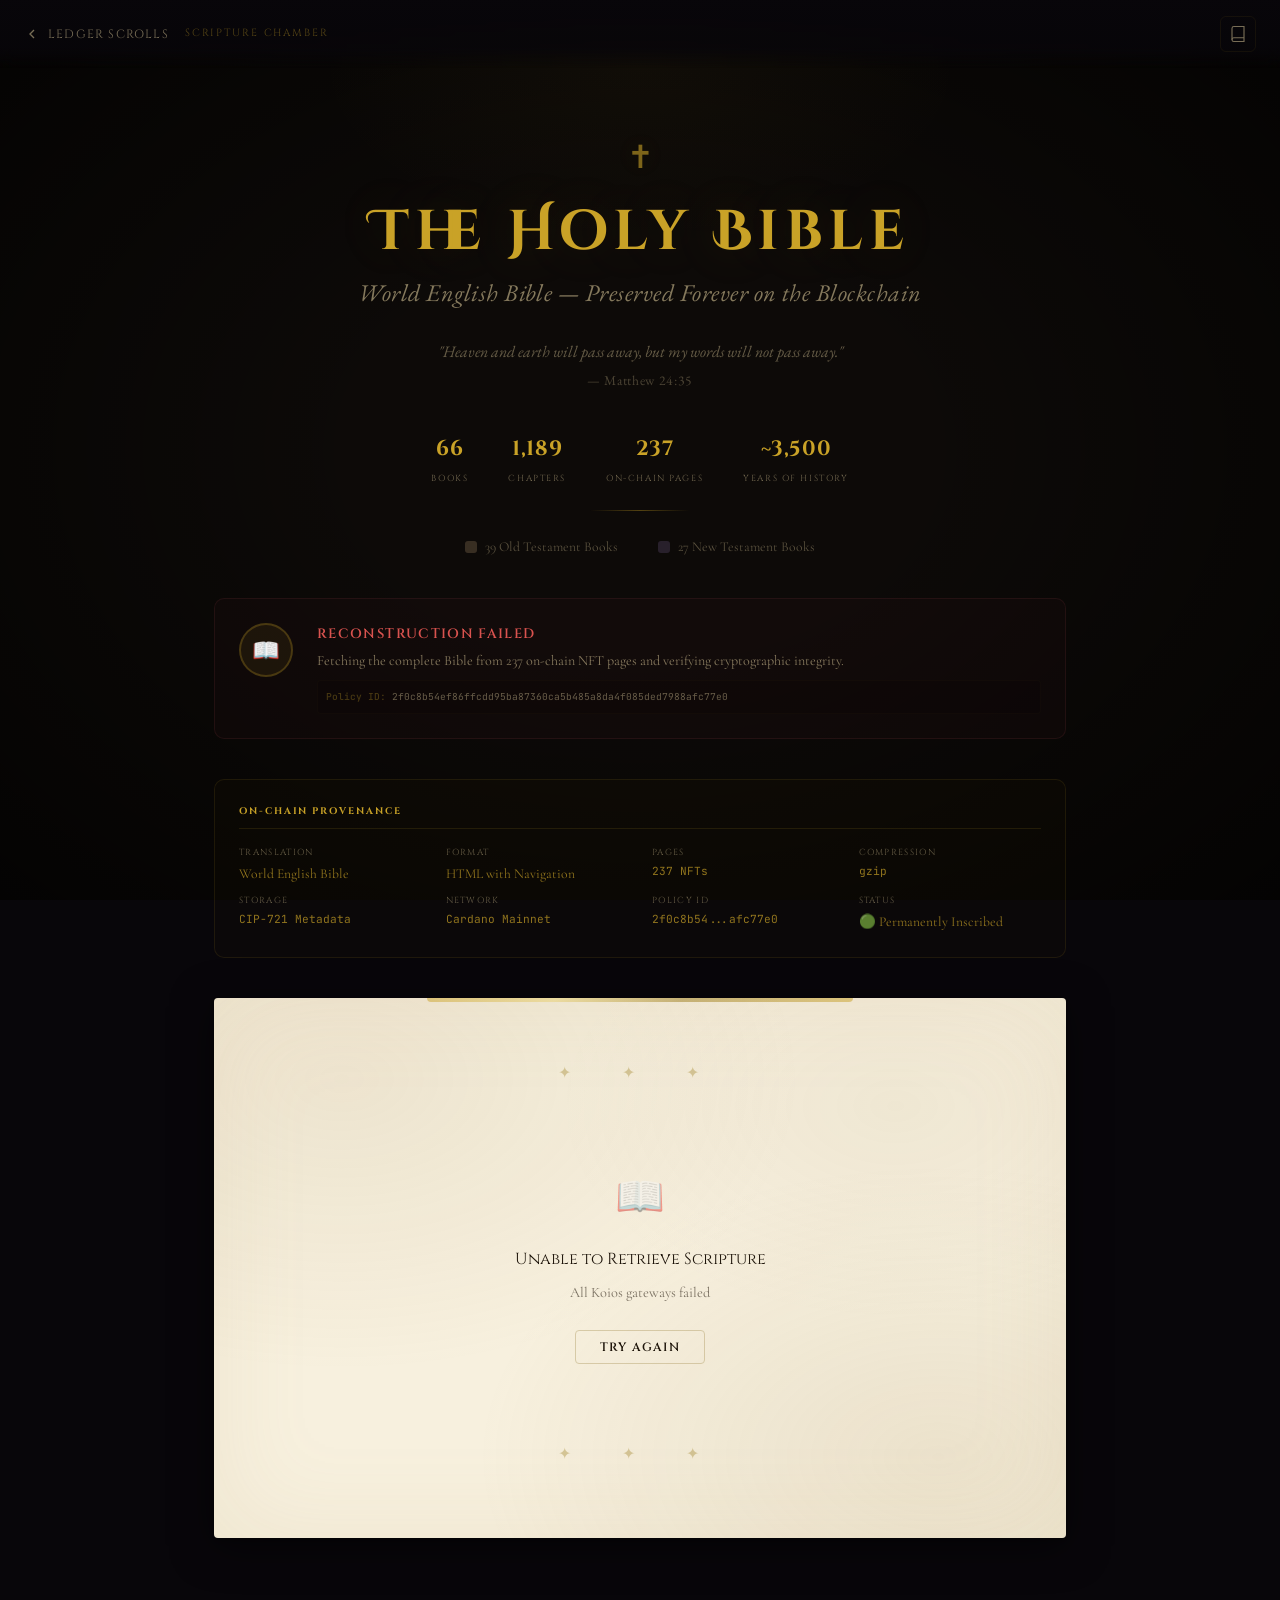
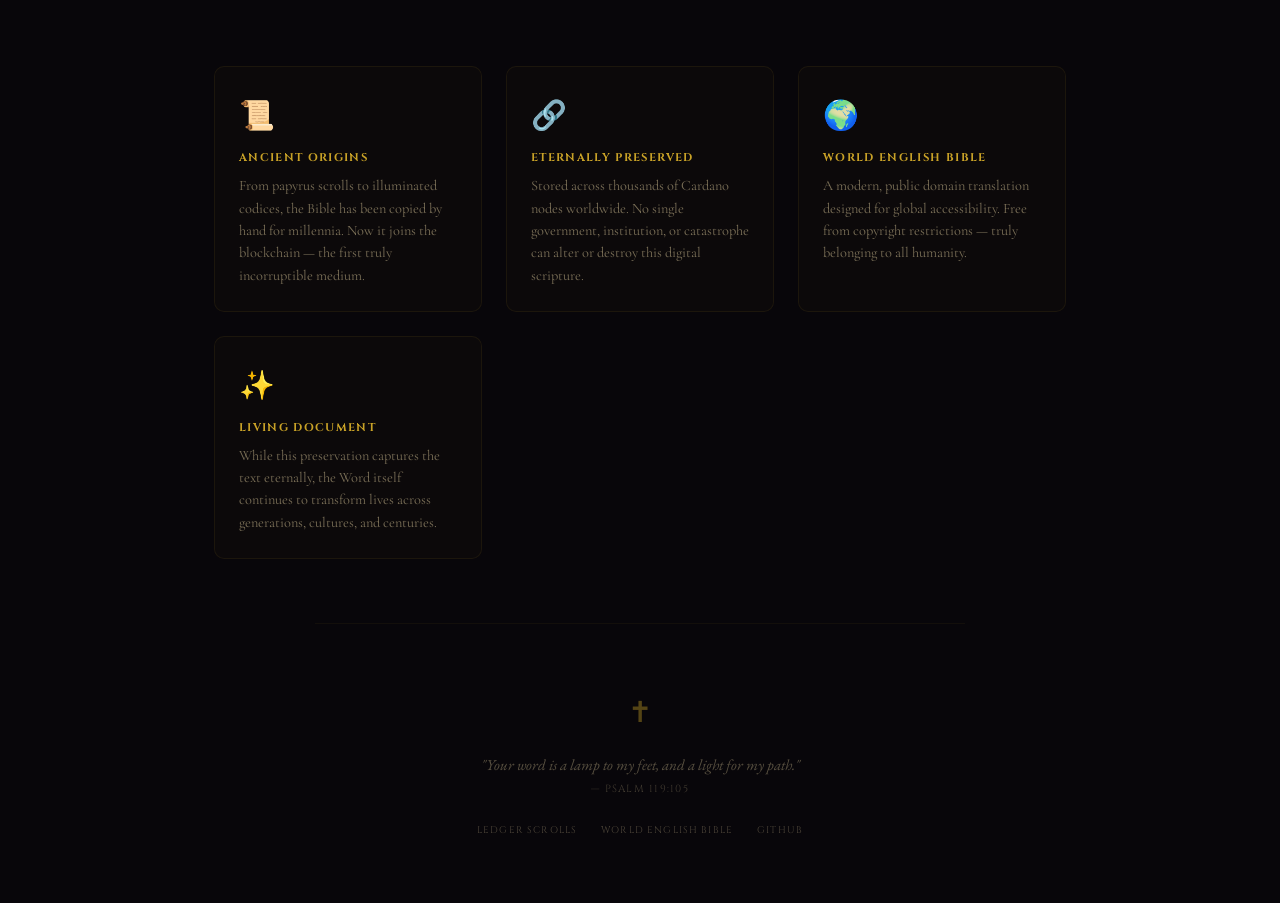
==== commit 12c2522b: "Route standalone viewers through BEACN Koios worker" ====
--- a/bible.html
+++ b/bible.html
@@ -1669,8 +1669,7 @@
 
     // Koios API gateways
     const KOIOS_GATEWAYS = [
-        'https://api.koios.rest/api/v1',
-        'https://corsproxy.io/?https://api.koios.rest/api/v1'
+        'https://koios.beacn.workers.dev/api/v1',
     ];
 
     let activeGateway = null;
